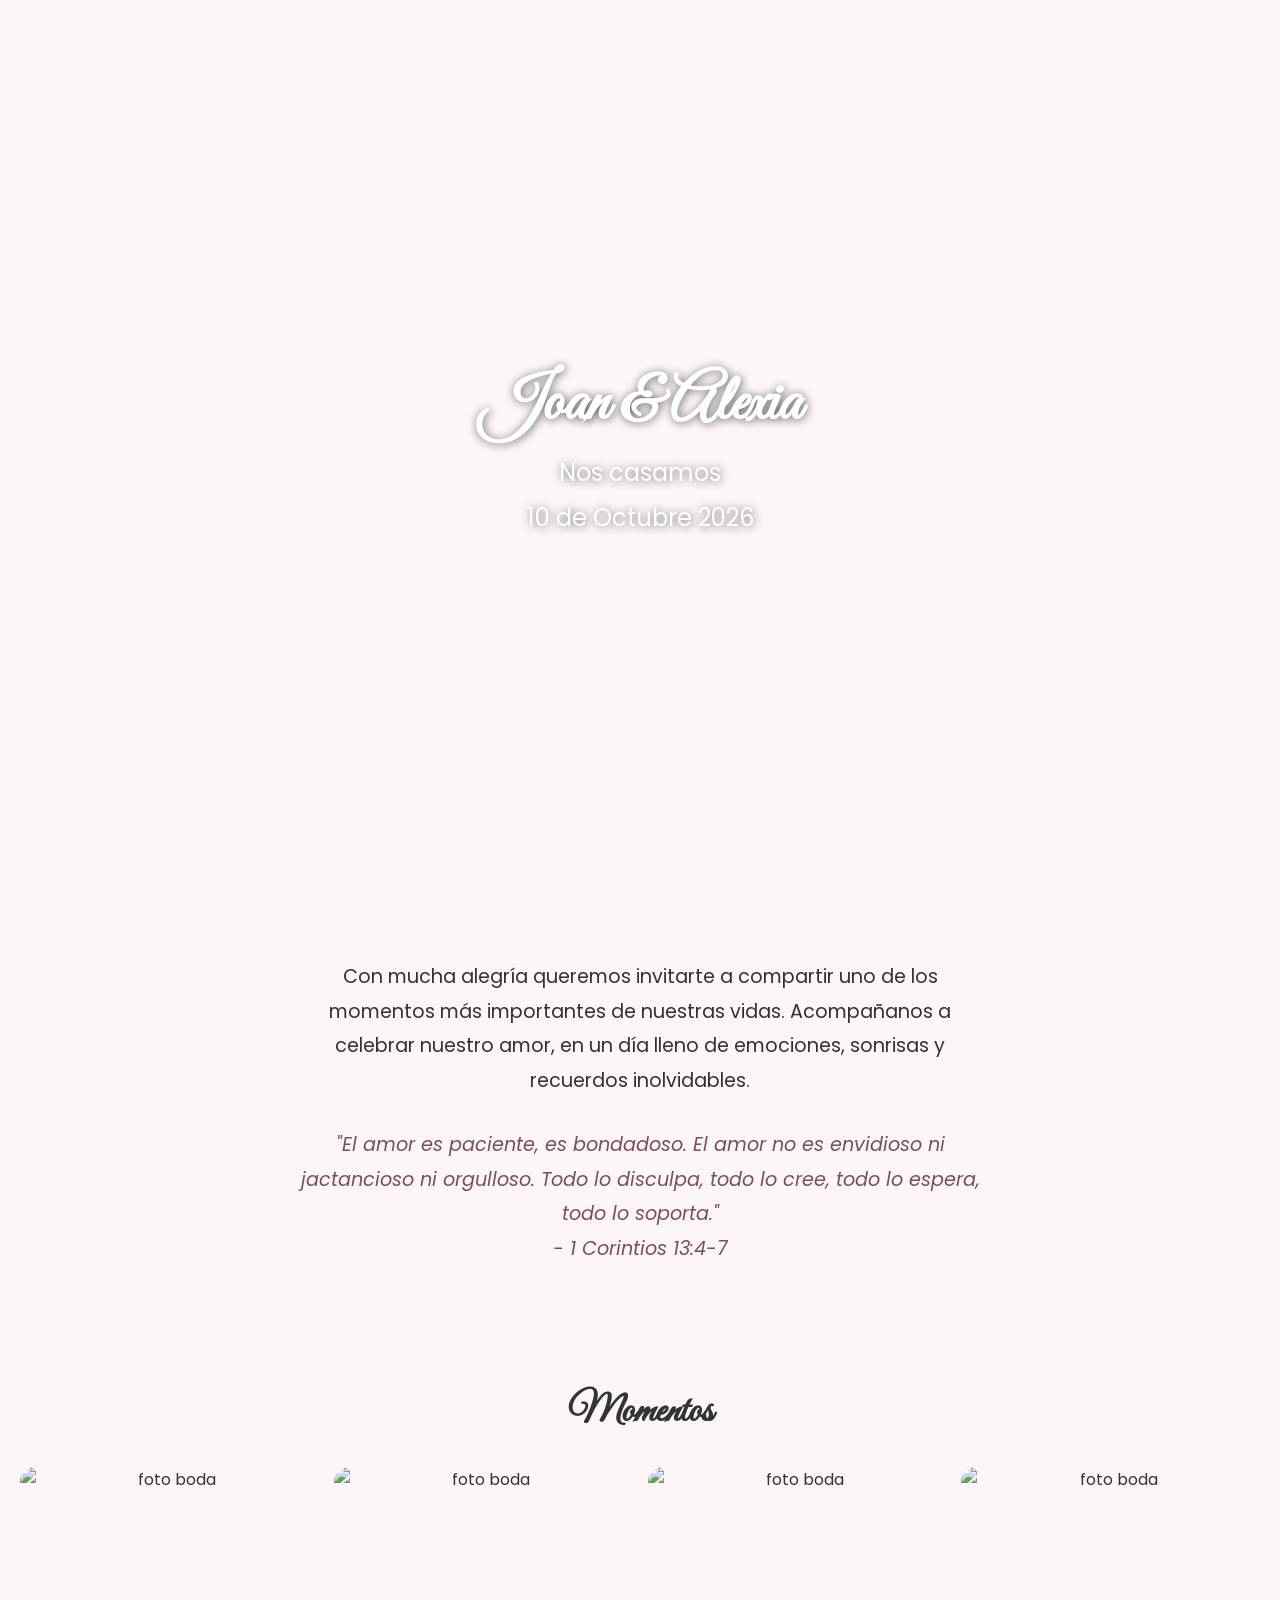
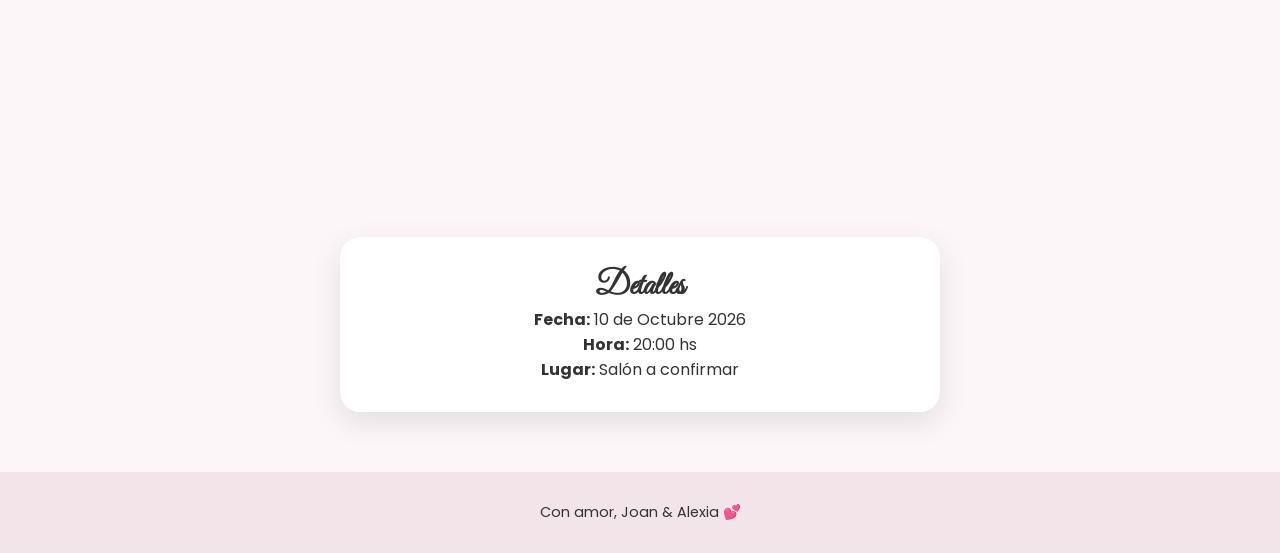
==== index.html @ 9b14ca8e "remame" ====
<!DOCTYPE html>
<html lang="es">
<head>
  <meta charset="UTF-8">
  <meta name="viewport" content="width=device-width, initial-scale=1.0">
  <title>Boda - Joan & Alexia</title>
  <link href="https://fonts.googleapis.com/css2?family=Great+Vibes&family=Poppins:wght@300;400;600&display=swap" rel="stylesheet">
  <style>
    * { margin: 0; padding: 0; box-sizing: border-box; }

    body {
      font-family: 'Poppins', sans-serif;
      background: #fdf6f9;
      color: #333;
      text-align: center;
    }

    header {
      height: 100vh;
      background: url('https://images.unsplash.com/photo-1520854221256-17451cc331bf') center/cover no-repeat;
      display: flex;
      flex-direction: column;
      justify-content: center;
      align-items: center;
      color: white;
      text-shadow: 1px 1px 10px rgba(0,0,0,0.6);
    }

    header h1 {
      font-family: 'Great Vibes', cursive;
      font-size: 4rem;
    }

    header p {
      font-size: 1.5rem;
      margin-top: 10px;
    }

    section {
      padding: 60px 20px;
    }

    .love-text {
      max-width: 700px;
      margin: auto;
      font-size: 1.2rem;
      line-height: 1.8;
    }

    .bible {
      margin-top: 30px;
      font-style: italic;
      color: #7a4e5d;
    }

    .gallery {
      display: grid;
      grid-template-columns: repeat(auto-fit, minmax(250px, 1fr));
      gap: 15px;
      margin-top: 30px;
    }

    .gallery img {
      width: 100%;
      border-radius: 15px;
      object-fit: cover;
      height: 250px;
    }

    .details {
      background: #fff;
      border-radius: 20px;
      padding: 30px;
      max-width: 600px;
      margin: auto;
      box-shadow: 0 10px 30px rgba(0,0,0,0.1);
    }

    footer {
      padding: 30px;
      background: #f3e4ea;
      font-size: 0.9rem;
    }

    @media (max-width: 768px) {
      header h1 { font-size: 2.5rem; }
      header p { font-size: 1.2rem; }
    }
  </style>
</head>
<body>

  <header>
    <h1>Joan & Alexia</h1>
    <p>Nos casamos</p>
    <p>10 de Octubre 2026</p>
  </header>

  <section>
    <div class="love-text">
      <p>
        Con mucha alegría queremos invitarte a compartir uno de los momentos más importantes de nuestras vidas.
        Acompañanos a celebrar nuestro amor, en un día lleno de emociones, sonrisas y recuerdos inolvidables.
      </p>

      <p class="bible">
        "El amor es paciente, es bondadoso. El amor no es envidioso ni jactancioso ni orgulloso.
        Todo lo disculpa, todo lo cree, todo lo espera, todo lo soporta."<br>
        - 1 Corintios 13:4-7
      </p>
    </div>
  </section>

  <section>
    <h2 style="font-family: 'Great Vibes', cursive; font-size: 2.5rem;">Momentos</h2>
    <div class="gallery">
      <img src="https://images.unsplash.com/photo-1519741497674-611481863552" alt="foto boda">
      <img src="https://images.unsplash.com/photo-1504198453319-5ce911bafcde" alt="foto boda">
      <img src="https://images.unsplash.com/photo-1522673607200-164d1b6ce486" alt="foto boda">
      <img src="https://images.unsplash.com/photo-1529634892275-1c0a0f4f0c7b" alt="foto boda">
    </div>
  </section>

  <section>
    <div class="details">
      <h2 style="font-family: 'Great Vibes', cursive; font-size: 2rem;">Detalles</h2>
      <p><strong>Fecha:</strong> 10 de Octubre 2026</p>
      <p><strong>Hora:</strong> 20:00 hs</p>
      <p><strong>Lugar:</strong> Salón a confirmar</p>
    </div>
  </section>

  <footer>
    <p>Con amor, Joan & Alexia 💕</p>
  </footer>

</body>
</html>
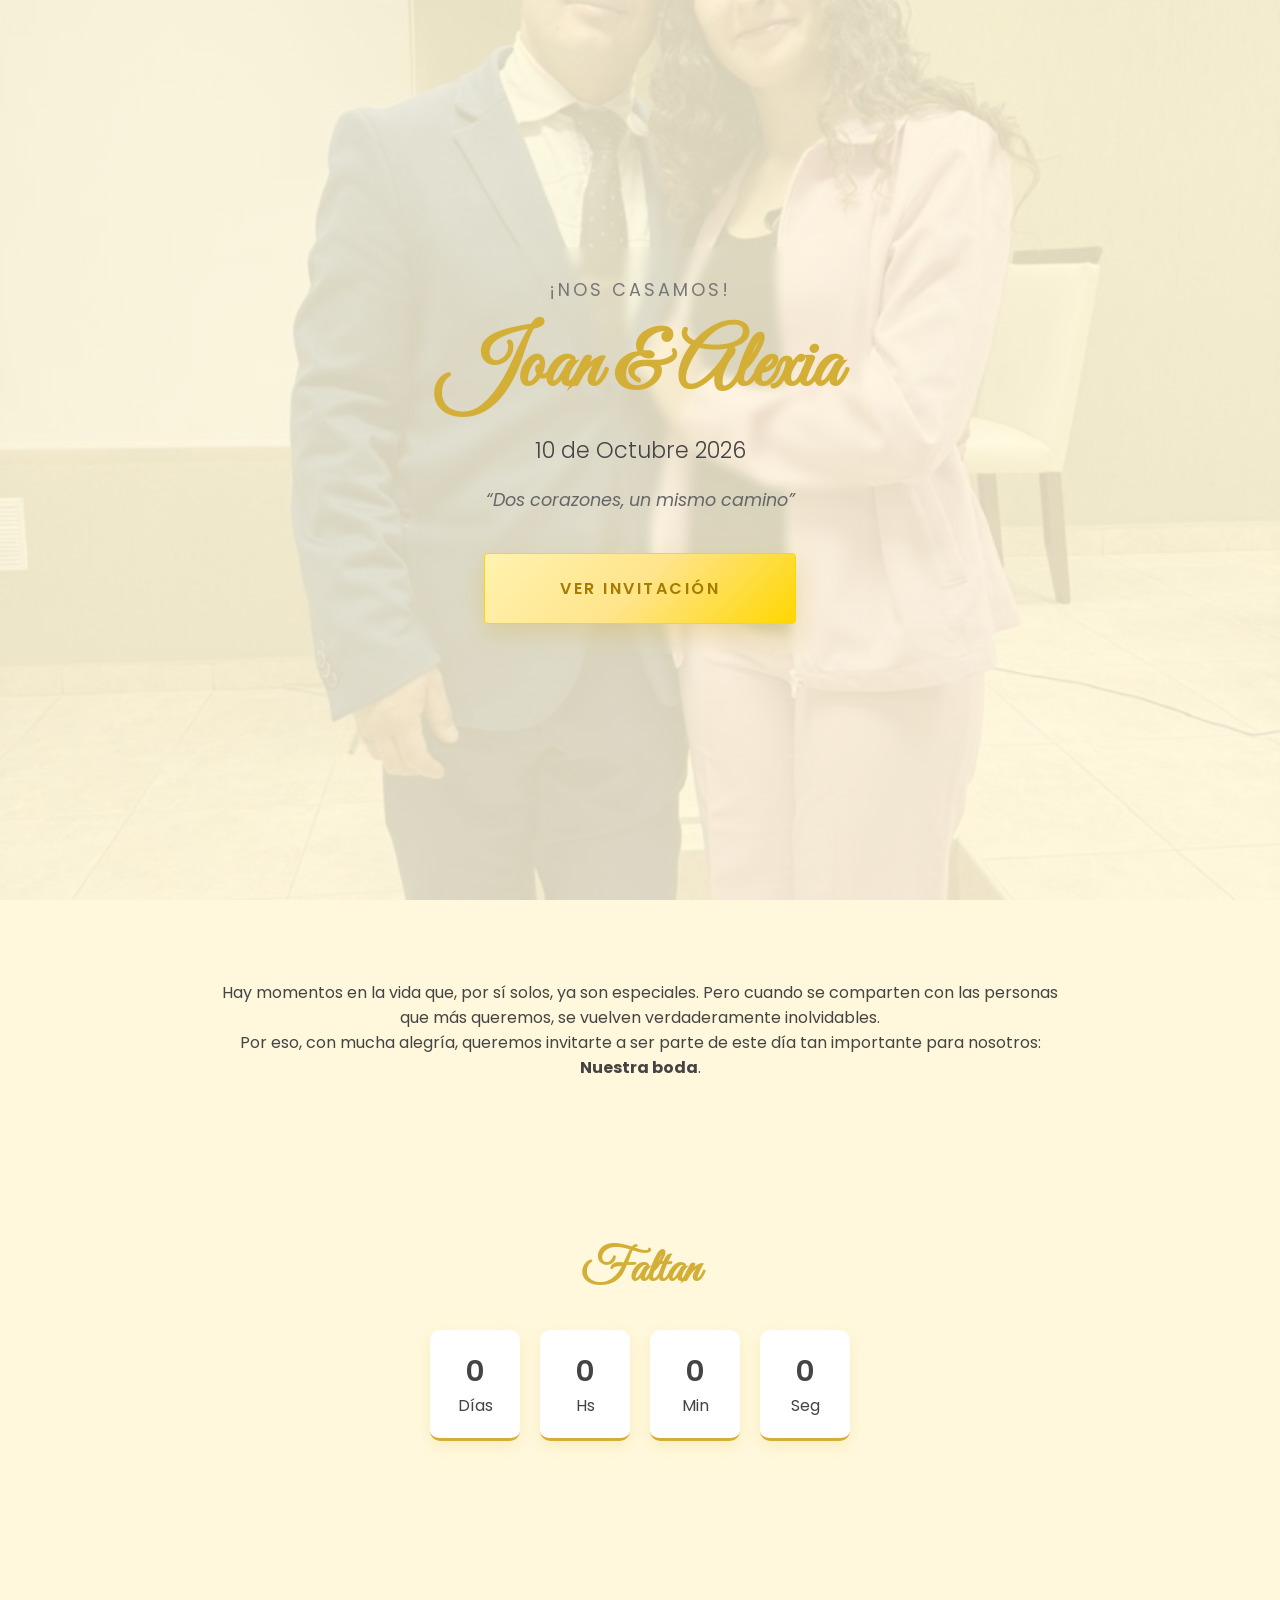
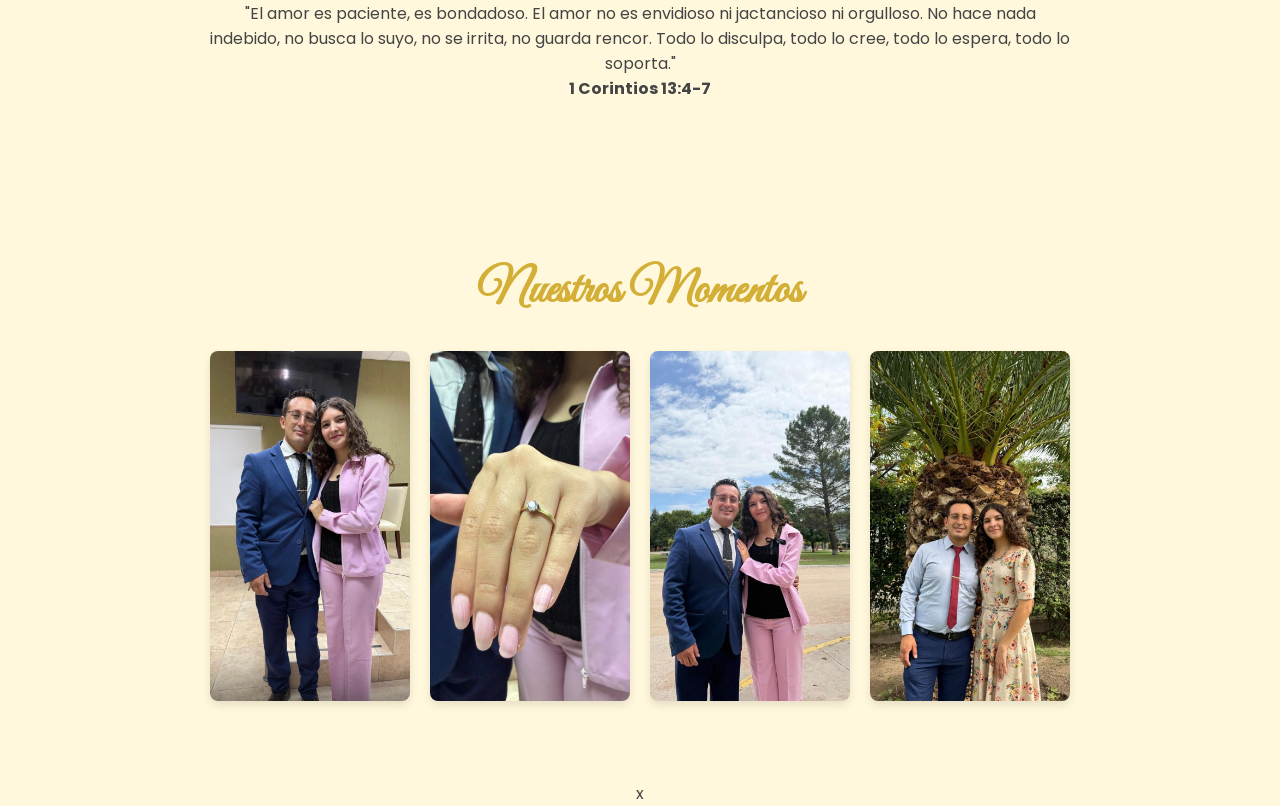
==== commit e84596ea: "correcciones" ====
--- a/index.html
+++ b/index.html
@@ -1,138 +1,350 @@
 <!DOCTYPE html>
 <html lang="es">
 <head>
-  <meta charset="UTF-8">
-  <meta name="viewport" content="width=device-width, initial-scale=1.0">
-  <title>Boda - Joan & Alexia</title>
-  <link href="https://fonts.googleapis.com/css2?family=Great+Vibes&family=Poppins:wght@300;400;600&display=swap" rel="stylesheet">
-  <style>
-    * { margin: 0; padding: 0; box-sizing: border-box; }
-
-    body {
-      font-family: 'Poppins', sans-serif;
-      background: #fdf6f9;
-      color: #333;
-      text-align: center;
+    <meta charset="UTF-8">
+    <meta name="viewport" content="width=device-width, initial-scale=1.0">
+    <title>Boda - Joan & Alexia</title>
+
+    <link href="https://fonts.googleapis.com/css2?family=Great+Vibes&family=Poppins:wght@300;400;600&display=swap" rel="stylesheet">
+
+    <style>
+        * { margin:0; padding:0; box-sizing:border-box; }
+
+        body {
+            font-family: 'Poppins', sans-serif;
+            background: #fff8dc;
+            color: #444;
+            text-align: center;
+            overflow-x: hidden;
+        }
+
+        /* OVERLAY - PANTALLA DE INICIO */
+        .overlay {
+            position: fixed;
+            top: 0; left: 0;
+            width: 100%;
+            height: 100%;
+            /* Usamos Boda1 como fondo de bienvenida */
+            background: linear-gradient(rgba(255,248,220,0.85), rgba(255,248,220,0.85)),
+                        url('Boda1.jpeg') center/cover no-repeat;
+            display: flex;
+            justify-content: center;
+            align-items: center;
+            z-index: 10000;
+            transition: opacity 0.8s ease;
+        }
+
+        .overlay-content {
+            text-align: center;
+            animation: fadeIn 1.5s ease;
+            backdrop-filter: blur(5px);
+            padding: 30px;
+        }
+
+        .intro {
+            font-size: 1.1rem;
+            letter-spacing: 3px;
+            text-transform: uppercase;
+            color: #777;
+            margin-bottom: 10px;
+        }
+
+        .names {
+            font-family: 'Great Vibes', cursive;
+            font-size: 5rem;
+            color: #d4af37;
+            margin: 15px 0;
+        }
+
+        .date {
+            font-size: 1.4rem;
+            font-weight: 300;
+            margin-bottom: 20px;
+        }
+
+        .frase {
+            font-style: italic;
+            margin-bottom: 40px;
+            color: #666;
+            font-size: 1.1rem;
+        }
+
+        /* BOTÓN PREMIUM AESTHETIC */
+        .btn-open {
+            padding: 22px 75px;
+            font-family: 'Poppins', sans-serif;
+            font-weight: 600;
+            text-transform: uppercase;
+            letter-spacing: 2.5px;
+            font-size: 1rem;
+            color: #a67c00;
+            background: linear-gradient(135deg, #fff3b0 0%, #ffe48a 50%, #ffd700 100%);
+            border: 1px solid #ffd700;
+            border-radius: 4px;
+            cursor: pointer;
+            position: relative;
+            overflow: hidden;
+            box-shadow: 0 10px 25px rgba(212,175,55,0.3);
+            transition: all 0.4s ease;
+        }
+
+        .btn-open:hover {
+            transform: scale(1.05);
+            box-shadow: 0 15px 35px rgba(212,175,55,0.5);
+            letter-spacing: 3.5px;
+        }
+
+        .btn-open::after {
+            content: '';
+            position: absolute;
+            top: 0; left: -150%;
+            width: 100%; height: 100%;
+            background: linear-gradient(120deg, transparent, rgba(255,255,255,0.8), transparent);
+            transform: skewX(-20deg);
+            transition: 0.8s ease;
+        }
+
+        .btn-open:hover::after { left: 150%; }
+
+        /* HEADER PRINCIPAL */
+        header {
+            height: 100vh;
+            /* Usamos Boda2 como fondo principal */
+            background: linear-gradient(rgba(0,0,0,0.3), rgba(0,0,0,0.3)),
+                        url('Boda2.jpeg') center/cover no-repeat;
+            display: flex;
+            flex-direction: column;
+            justify-content: center;
+            align-items: center;
+            color: white;
+            text-shadow: 2px 2px 10px rgba(0,0,0,0.5);
+        }
+
+        header h1 { font-family:'Great Vibes', cursive; font-size: 5rem; }
+
+        /* SECCIONES */
+        section { padding: 80px 20px; max-width: 900px; margin: auto; }
+        h2 { font-family: 'Great Vibes', cursive; font-size: 3rem; color: #d4af37; margin-bottom: 30px; }
+
+        /* CONTADOR */
+        .countdown {
+            display: flex;
+            justify-content: center;
+            gap: 20px;
+            margin-top: 20px;
+            flex-wrap: wrap;
+        }
+
+        .box {
+            background: white;
+            padding: 20px;
+            min-width: 90px;
+            border-radius: 10px;
+            box-shadow: 0 5px 15px rgba(212,175,55,0.15);
+            border-bottom: 3px solid #d4af37;
+        }
+
+        .box span { font-size: 1.8rem; font-weight: 600; color: #444; }
+
+        /* GALERÍA */
+        .gallery {
+            display: grid;
+            grid-template-columns: repeat(auto-fit, minmax(200px, 1fr));
+            gap: 20px;
+        }
+
+        .gallery img {
+            width: 100%;
+            height: 350px;
+            object-fit: cover;
+            border-radius: 8px;
+            cursor: pointer;
+            transition: 0.4s;
+            box-shadow: 0 4px 8px rgba(0,0,0,0.1);
+        }
+
+        .gallery img:hover { transform: scale(1.03); box-shadow: 0 8px 20px rgba(0,0,0,0.2); }
+
+        /* MODAL ZOOM */
+        .modal {
+            display: none;
+            position: fixed;
+            top: 0; left: 0;
+            width: 100%; height: 100%;
+            background: rgba(0,0,0,0.9);
+            justify-content: center;
+            align-items: center;
+            z-index: 11000;
+        }
+
+        .modal img { max-width: 90%; max-height: 85%; border: 8px solid white; border-radius: 4px; }
+
+        /* ANIMACIONES */
+        .fade {
+            opacity: 0;
+            transform: translateY(30px);
+            transition: 1s ease-out;
+        }
+
+        .show {
+            opacity: 1;
+            transform: translateY(0);
+        }
+
+        .music-btn {
+            position: fixed;
+            bottom: 30px;
+            right: 30px;
+            background: #d4af37;
+            color: white;
+            border: none;
+            width: 50px;
+            height: 50px;
+            border-radius: 50%;
+            cursor: pointer;
+            box-shadow: 0 4px 10px rgba(0,0,0,0.3);
+            z-index: 999;
+            font-size: 1.2rem;
+            display: flex;
+            align-items: center;
+            justify-content: center;
+        }
+
+        @keyframes fadeIn {
+            from { opacity: 0; transform: translateY(20px); }
+            to { opacity: 1; transform: translateY(0); }
+        }
+    </style>
+</head>
+
+<body>
+
+<!-- OVERLAY INICIAL -->
+<div class="overlay" id="overlay">
+    <div class="overlay-content">
+        <p class="intro">¡Nos casamos!</p>
+        <h1 class="names">Joan & Alexia</h1>
+        <p class="date">10 de Octubre 2026</p>
+        <p class="frase">“Dos corazones, un mismo camino”</p>
+        <button class="btn-open" onclick="entrar()"> Ver invitación </button>
+    </div>
+</div>
+
+<header>
+    <h1 class="fade">Joan & Alexia</h1>
+    <p class="fade" style="font-size: 1.5rem; letter-spacing: 2px;">10.10.2026</p>
+</header>
+
+<section class="fade invitation-text">
+    <p>
+        Hay momentos en la vida que, por sí solos, ya son especiales.
+        Pero cuando se comparten con las personas que más queremos,
+        se vuelven verdaderamente inolvidables.
+    </p>
+
+    <p class="highlight">
+        Por eso, con mucha alegría,
+        queremos invitarte a ser parte de este día tan importante para nosotros:
+        <strong>Nuestra boda</strong>.
+    </p>
+</section>
+
+<section class="fade">
+    <h2>Faltan</h2>
+    <div class="countdown">
+        <div class="box"><span id="dias">0</span><br>Días</div>
+        <div class="box"><span id="horas">0</span><br>Hs</div>
+        <div class="box"><span id="minutos">0</span><br>Min</div>
+        <div class="box"><span id="segundos">0</span><br>Seg</div>
+    </div>
+</section>
+
+
+<section class="bible-verse fade">
+    <p class="verse">
+        "El amor es paciente, es bondadoso. El amor no es envidioso ni jactancioso ni orgulloso.
+        No hace nada indebido, no busca lo suyo, no se irrita, no guarda rencor.
+        Todo lo disculpa, todo lo cree, todo lo espera, todo lo soporta."
+    </p>
+    <strong><span class="verse-ref">1 Corintios 13:4-7</span></strong>
+</section>
+
+<section class="fade">
+    <h2>Nuestros Momentos</h2>
+    <div class="gallery">
+        <img src="Boda1.jpeg" onclick="zoom(this)" alt="Nuestra Boda 1">
+        <img src="Boda2.jpeg" onclick="zoom(this)" alt="Nuestra Boda 2">
+        <img src="Boda3.jpeg" onclick="zoom(this)" alt="Nuestra Boda 3">
+        <img src="Boda4.jpeg" onclick="zoom(this)" alt="Nuestra Boda 4">
+    </div>
+</section>
+
+<div class="modal" id="modal" onclick="cerrar()">
+    <img id="imgZoom">
+</div>
+
+<audio id="musica" loop>
+    <source src="sjjm_S_132.mp3" type="audio/mp3">
+</audio>
+
+<button class="music-btn" onclick="toggleMusic()">🎵</button>
+
+<script>
+const fecha = new Date("Oct 10, 2026 20:00:00").getTime();
+
+function actualizarContador() {
+    const ahora = new Date().getTime();
+    const d = fecha - ahora;
+
+    if (d > 0) {
+        document.getElementById("dias").innerText = Math.floor(d/(1000*60*60*24));
+        document.getElementById("horas").innerText = Math.floor((d%(1000*60*60*24))/(1000*60*60));
+        document.getElementById("minutos").innerText = Math.floor((d%(1000*60*60))/(1000*60));
+        document.getElementById("segundos").innerText = Math.floor((d%(1000*60))/1000);
     }
-
-    header {
-      height: 100vh;
-      background: url('https://images.unsplash.com/photo-1520854221256-17451cc331bf') center/cover no-repeat;
-      display: flex;
-      flex-direction: column;
-      justify-content: center;
-      align-items: center;
-      color: white;
-      text-shadow: 1px 1px 10px rgba(0,0,0,0.6);
-    }
-
-    header h1 {
-      font-family: 'Great Vibes', cursive;
-      font-size: 4rem;
-    }
-
-    header p {
-      font-size: 1.5rem;
-      margin-top: 10px;
-    }
-
-    section {
-      padding: 60px 20px;
-    }
-
-    .love-text {
-      max-width: 700px;
-      margin: auto;
-      font-size: 1.2rem;
-      line-height: 1.8;
-    }
-
-    .bible {
-      margin-top: 30px;
-      font-style: italic;
-      color: #7a4e5d;
-    }
-
-    .gallery {
-      display: grid;
-      grid-template-columns: repeat(auto-fit, minmax(250px, 1fr));
-      gap: 15px;
-      margin-top: 30px;
-    }
-
-    .gallery img {
-      width: 100%;
-      border-radius: 15px;
-      object-fit: cover;
-      height: 250px;
-    }
-
-    .details {
-      background: #fff;
-      border-radius: 20px;
-      padding: 30px;
-      max-width: 600px;
-      margin: auto;
-      box-shadow: 0 10px 30px rgba(0,0,0,0.1);
-    }
-
-    footer {
-      padding: 30px;
-      background: #f3e4ea;
-      font-size: 0.9rem;
-    }
-
-    @media (max-width: 768px) {
-      header h1 { font-size: 2.5rem; }
-      header p { font-size: 1.2rem; }
-    }
-  </style>
-</head>
-<body>
-
-  <header>
-    <h1>Joan & Alexia</h1>
-    <p>Nos casamos</p>
-    <p>10 de Octubre 2026</p>
-  </header>
-
-  <section>
-    <div class="love-text">
-      <p>
-        Con mucha alegría queremos invitarte a compartir uno de los momentos más importantes de nuestras vidas.
-        Acompañanos a celebrar nuestro amor, en un día lleno de emociones, sonrisas y recuerdos inolvidables.
-      </p>
-
-      <p class="bible">
-        "El amor es paciente, es bondadoso. El amor no es envidioso ni jactancioso ni orgulloso.
-        Todo lo disculpa, todo lo cree, todo lo espera, todo lo soporta."<br>
-        - 1 Corintios 13:4-7
-      </p>
-    </div>
-  </section>
-
-  <section>
-    <h2 style="font-family: 'Great Vibes', cursive; font-size: 2.5rem;">Momentos</h2>
-    <div class="gallery">
-      <img src="https://images.unsplash.com/photo-1519741497674-611481863552" alt="foto boda">
-      <img src="https://images.unsplash.com/photo-1504198453319-5ce911bafcde" alt="foto boda">
-      <img src="https://images.unsplash.com/photo-1522673607200-164d1b6ce486" alt="foto boda">
-      <img src="https://images.unsplash.com/photo-1529634892275-1c0a0f4f0c7b" alt="foto boda">
-    </div>
-  </section>
-
-  <section>
-    <div class="details">
-      <h2 style="font-family: 'Great Vibes', cursive; font-size: 2rem;">Detalles</h2>
-      <p><strong>Fecha:</strong> 10 de Octubre 2026</p>
-      <p><strong>Hora:</strong> 20:00 hs</p>
-      <p><strong>Lugar:</strong> Salón a confirmar</p>
-    </div>
-  </section>
-
-  <footer>
-    <p>Con amor, Joan & Alexia 💕</p>
-  </footer>
+}
+
+setInterval(actualizarContador, 1000);
+actualizarContador();
+
+function entrar(){
+    const overlay = document.getElementById("overlay");
+    overlay.style.opacity = "0";
+    setTimeout(() => {
+        overlay.style.display = "none";
+    }, 800);
+    
+    const audio = document.getElementById("musica");
+    audio.play().catch(error => console.log("Permiso de audio requerido."));
+}
+
+function zoom(img){
+    document.getElementById("modal").style.display = "flex";
+    document.getElementById("imgZoom").src = img.src;
+}
+
+function cerrar(){
+    document.getElementById("modal").style.display = "none";
+}
+
+function toggleMusic(){
+    let audio = document.getElementById("musica");
+    audio.paused ? audio.play() : audio.pause();
+}
+
+const observerOptions = { threshold: 0.1 };
+const observer = new IntersectionObserver((entries) => {
+    entries.forEach(entry => {
+        if (entry.isIntersecting) {
+            entry.target.classList.add('show');
+        }
+    });
+}, observerOptions);
+
+document.querySelectorAll('.fade').forEach(el => observer.observe(el));
+</script>
 
 </body>
 </html>
+
+x
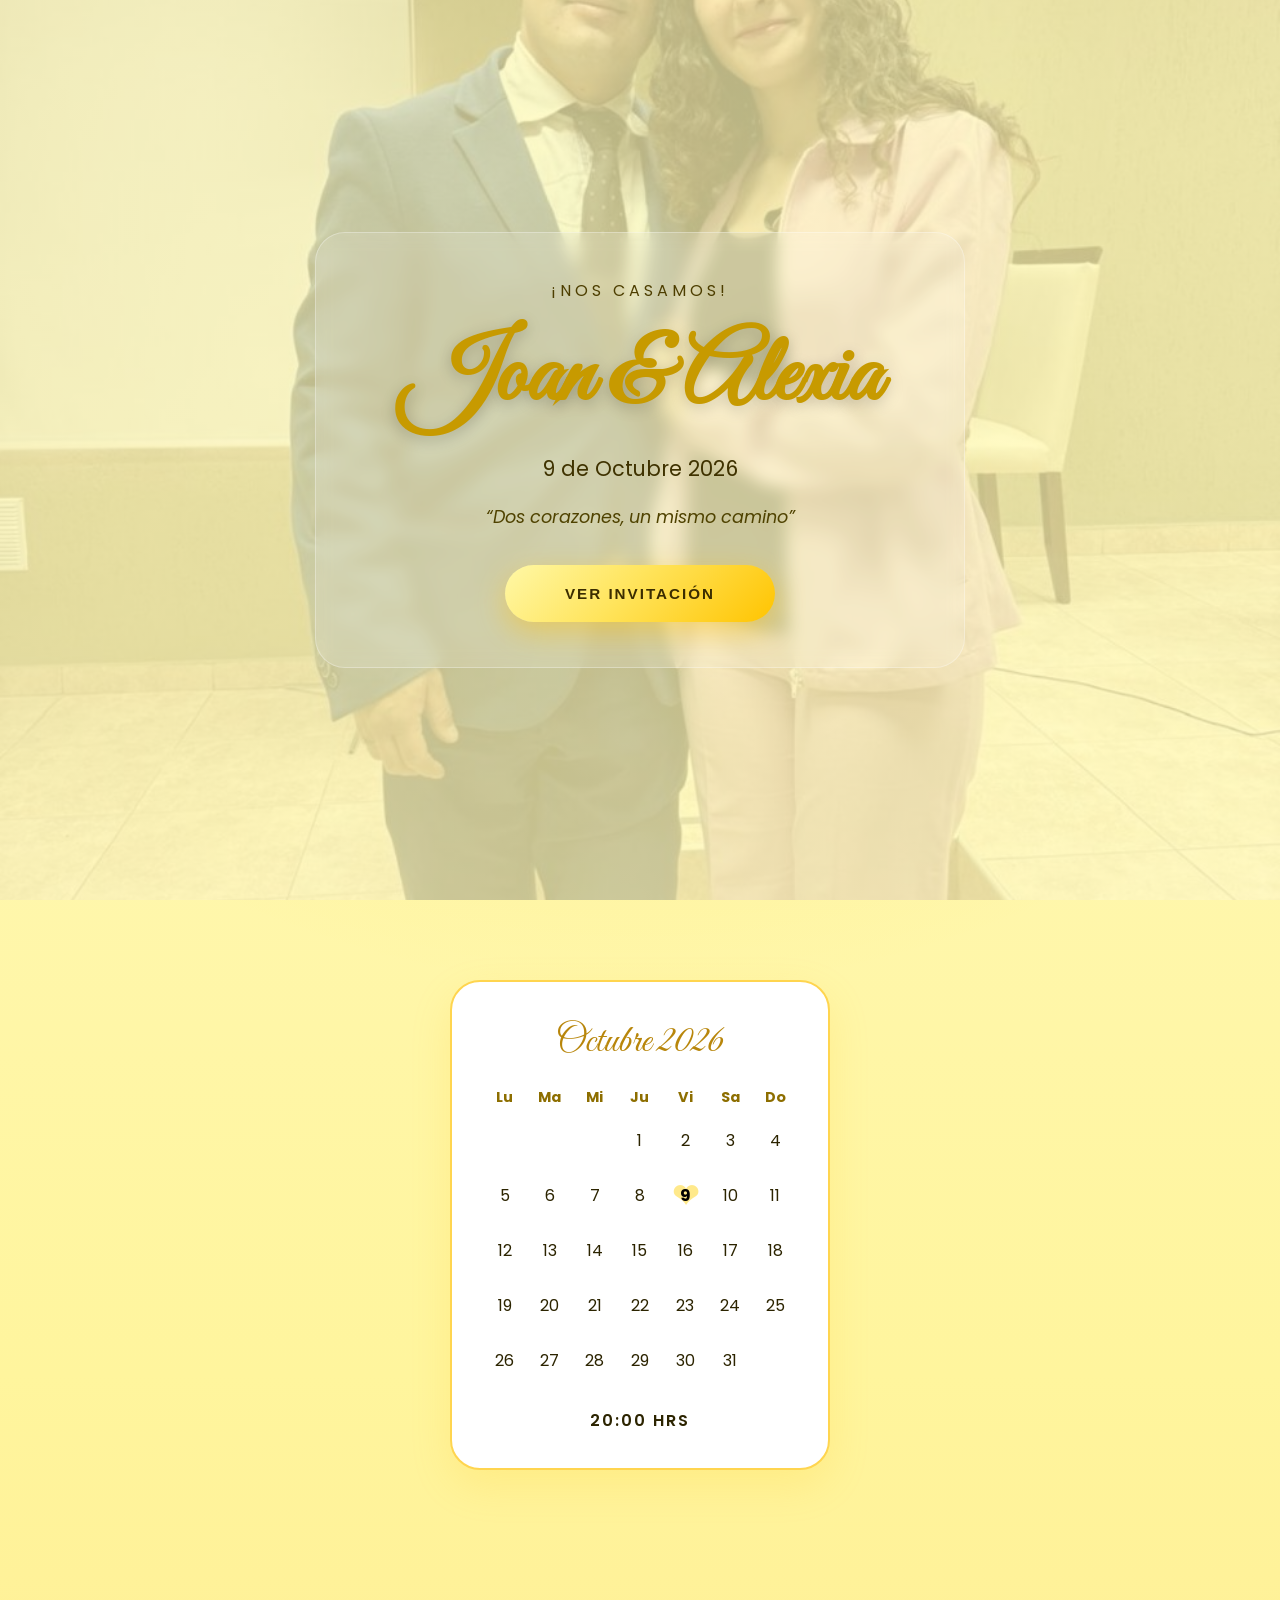
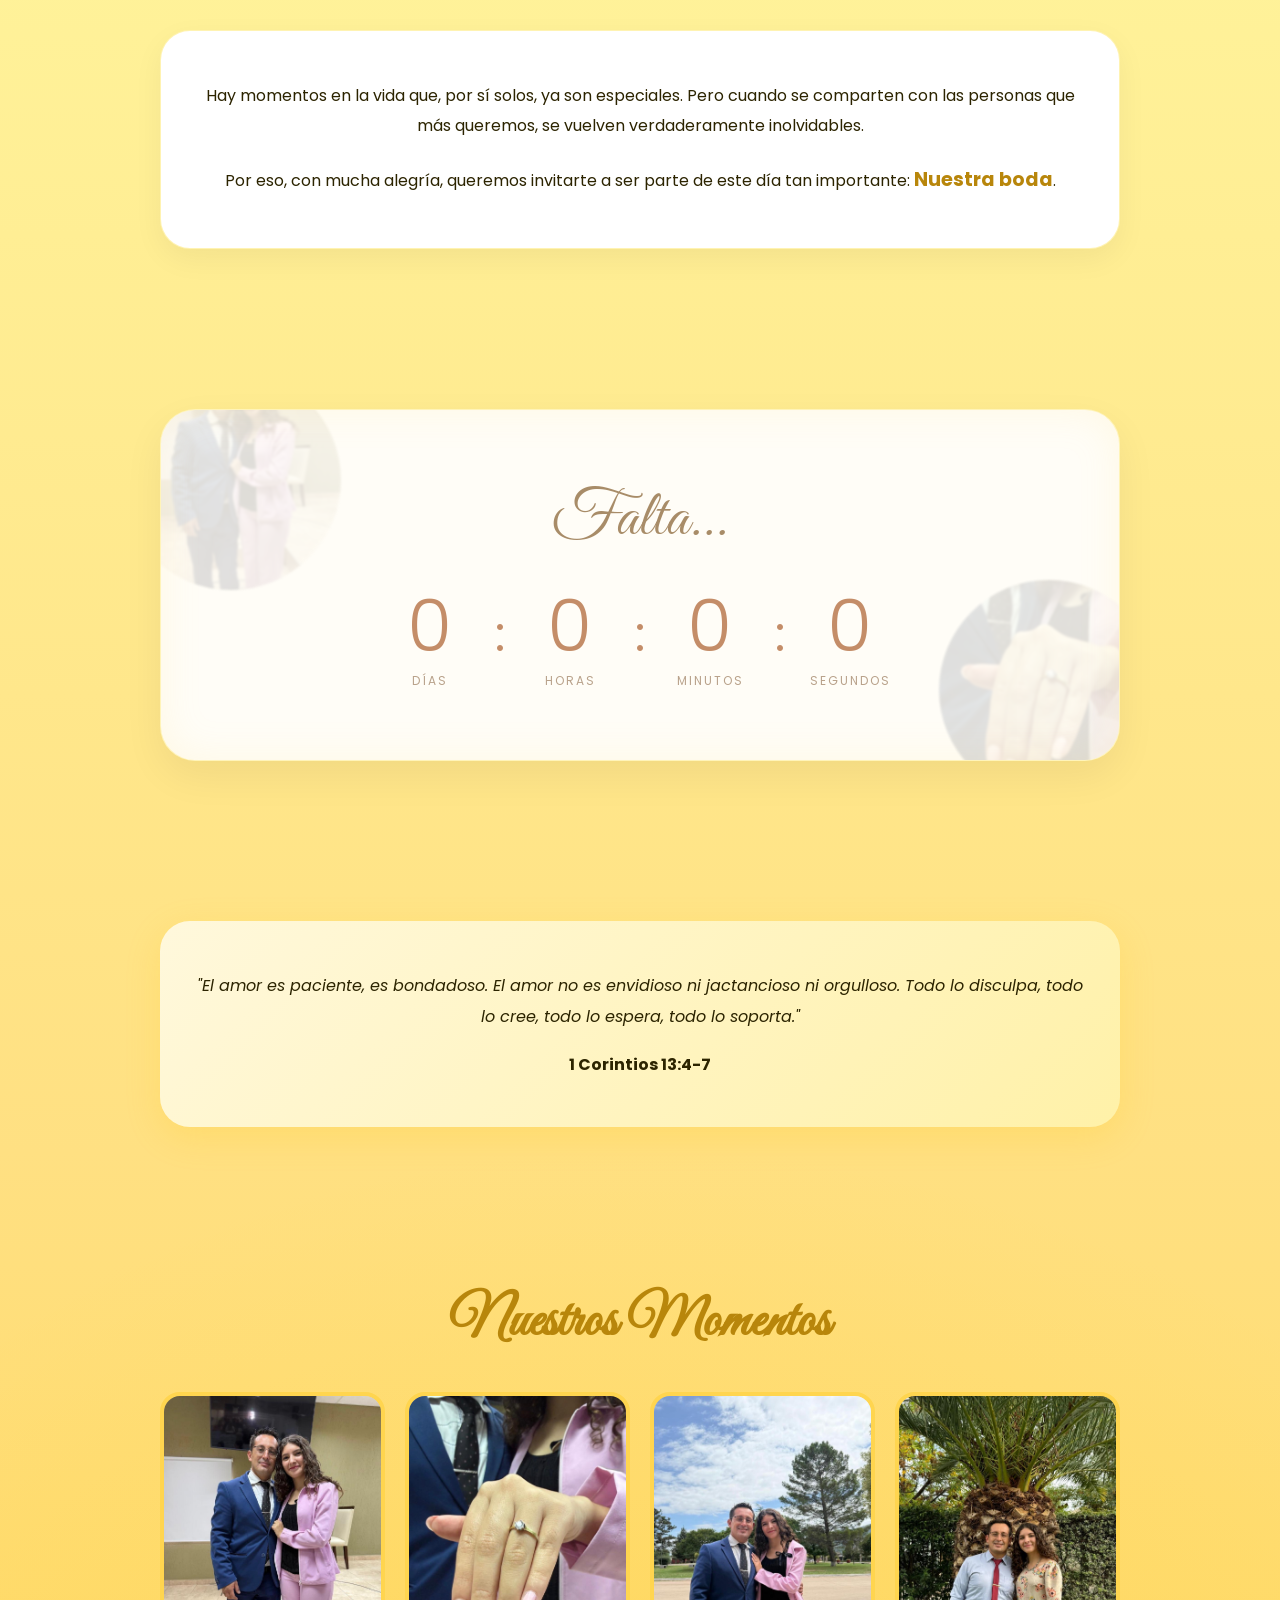
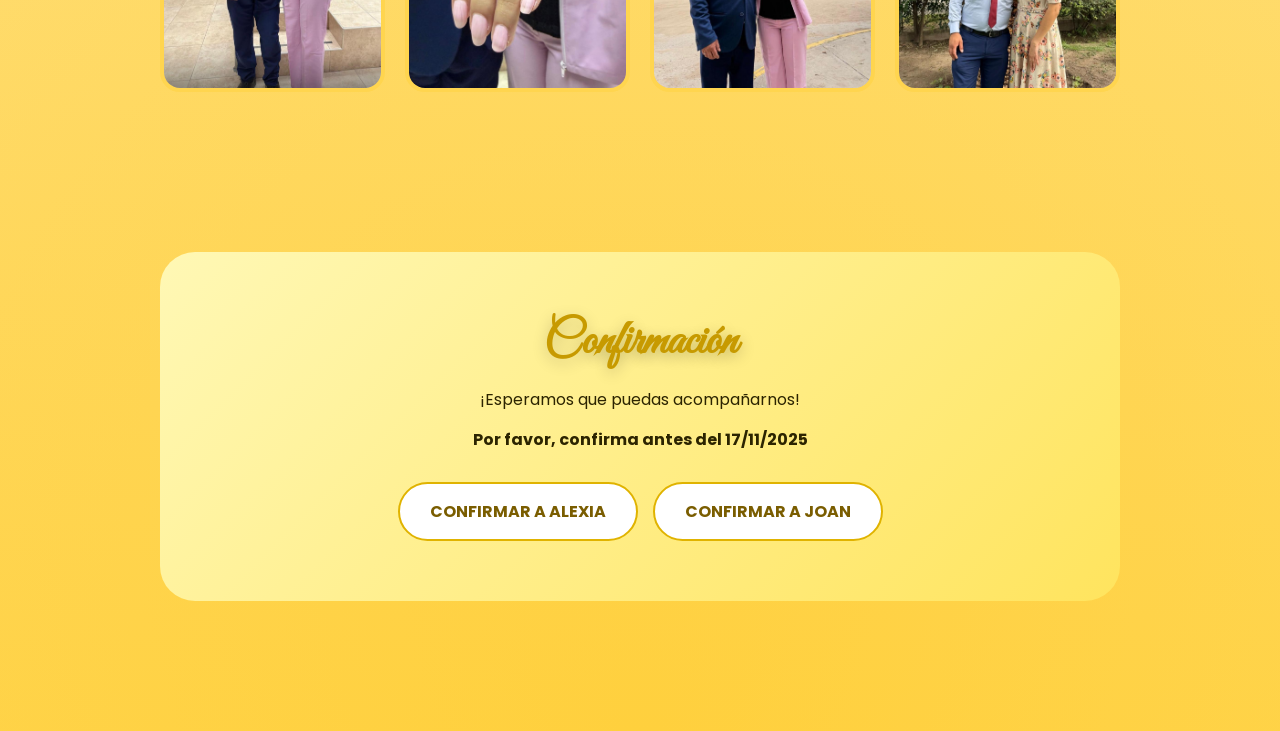
==== commit 880d62aa: "actualizacion" ====
--- a/index.html
+++ b/index.html
@@ -8,343 +8,918 @@
     <link href="https://fonts.googleapis.com/css2?family=Great+Vibes&family=Poppins:wght@300;400;600&display=swap" rel="stylesheet">
 
     <style>
-        * { margin:0; padding:0; box-sizing:border-box; }
-
-        body {
-            font-family: 'Poppins', sans-serif;
-            background: #fff8dc;
-            color: #444;
-            text-align: center;
-            overflow-x: hidden;
-        }
-
-        /* OVERLAY - PANTALLA DE INICIO */
-        .overlay {
-            position: fixed;
-            top: 0; left: 0;
-            width: 100%;
-            height: 100%;
-            /* Usamos Boda1 como fondo de bienvenida */
-            background: linear-gradient(rgba(255,248,220,0.85), rgba(255,248,220,0.85)),
-                        url('Boda1.jpeg') center/cover no-repeat;
-            display: flex;
-            justify-content: center;
-            align-items: center;
-            z-index: 10000;
-            transition: opacity 0.8s ease;
-        }
-
-        .overlay-content {
-            text-align: center;
-            animation: fadeIn 1.5s ease;
-            backdrop-filter: blur(5px);
-            padding: 30px;
-        }
-
-        .intro {
-            font-size: 1.1rem;
-            letter-spacing: 3px;
-            text-transform: uppercase;
-            color: #777;
-            margin-bottom: 10px;
-        }
-
-        .names {
-            font-family: 'Great Vibes', cursive;
-            font-size: 5rem;
-            color: #d4af37;
-            margin: 15px 0;
-        }
-
-        .date {
-            font-size: 1.4rem;
-            font-weight: 300;
-            margin-bottom: 20px;
-        }
-
-        .frase {
-            font-style: italic;
-            margin-bottom: 40px;
-            color: #666;
-            font-size: 1.1rem;
-        }
-
-        /* BOTÓN PREMIUM AESTHETIC */
-        .btn-open {
-            padding: 22px 75px;
-            font-family: 'Poppins', sans-serif;
-            font-weight: 600;
-            text-transform: uppercase;
-            letter-spacing: 2.5px;
-            font-size: 1rem;
-            color: #a67c00;
-            background: linear-gradient(135deg, #fff3b0 0%, #ffe48a 50%, #ffd700 100%);
-            border: 1px solid #ffd700;
-            border-radius: 4px;
-            cursor: pointer;
-            position: relative;
-            overflow: hidden;
-            box-shadow: 0 10px 25px rgba(212,175,55,0.3);
-            transition: all 0.4s ease;
-        }
-
-        .btn-open:hover {
-            transform: scale(1.05);
-            box-shadow: 0 15px 35px rgba(212,175,55,0.5);
-            letter-spacing: 3.5px;
-        }
-
-        .btn-open::after {
-            content: '';
-            position: absolute;
-            top: 0; left: -150%;
-            width: 100%; height: 100%;
-            background: linear-gradient(120deg, transparent, rgba(255,255,255,0.8), transparent);
-            transform: skewX(-20deg);
-            transition: 0.8s ease;
-        }
-
-        .btn-open:hover::after { left: 150%; }
-
-        /* HEADER PRINCIPAL */
-        header {
-            height: 100vh;
-            /* Usamos Boda2 como fondo principal */
-            background: linear-gradient(rgba(0,0,0,0.3), rgba(0,0,0,0.3)),
-                        url('Boda2.jpeg') center/cover no-repeat;
-            display: flex;
-            flex-direction: column;
-            justify-content: center;
-            align-items: center;
-            color: white;
-            text-shadow: 2px 2px 10px rgba(0,0,0,0.5);
-        }
-
-        header h1 { font-family:'Great Vibes', cursive; font-size: 5rem; }
+
+        *{
+            margin:0;
+            padding:0;
+            box-sizing:border-box;
+        }
+
+        html{
+            scroll-behavior:smooth;
+        }
+
+        body{
+    font-family:'Poppins', sans-serif;
+
+    background:
+        radial-gradient(circle at top, rgba(255,215,0,0.35), transparent 25%),
+        radial-gradient(circle at bottom, rgba(255,193,7,0.25), transparent 30%),
+        linear-gradient(
+            to bottom,
+            #fff9c4 0%,
+            #fff59d 35%,
+            #ffe082 70%,
+            #ffd54f 100%
+        );
+
+    color:#2c2400;
+    overflow-x:hidden;
+    text-align:center;
+}
+
+        /* OVERLAY */
+
+        .overlay{
+            position:fixed;
+            inset:0;
+            background:
+                linear-gradient(rgba(255,248,180,0.72), rgba(255,248,180,0.78)),
+                url('Boda1.jpeg') center/cover no-repeat;
+
+            display:flex;
+            justify-content:center;
+            align-items:center;
+            z-index:9999;
+
+            transition:opacity .8s ease, visibility .8s;
+        }
+
+        .overlay-content{
+            padding:45px;
+            border-radius:30px;
+            backdrop-filter:blur(8px);
+            background:rgba(255,255,255,0.15);
+            border:1px solid rgba(255,255,255,0.3);
+            animation:fadeIn 1.5s ease;
+            width:90%;
+            max-width:650px;
+        }
+
+        .intro{
+            letter-spacing:4px;
+            text-transform:uppercase;
+            font-size:1rem;
+            color:#4d3e00;
+            margin-bottom:15px;
+        }
+
+        .names{
+            font-family:'Great Vibes', cursive;
+            font-size:clamp(3rem, 10vw, 6rem);
+            color:#c79a00;
+            margin-bottom:15px;
+            text-shadow:0 4px 15px rgba(0,0,0,0.2);
+        }
+
+        .date{
+            font-size:1.3rem;
+            color:#3f3200;
+            margin-bottom:20px;
+        }
+
+        .frase{
+            font-style:italic;
+            color:#4f4200;
+            margin-bottom:35px;
+            font-size:1.1rem;
+        }
+
+        .btn-open{
+            padding:20px 60px;
+            border:none;
+            border-radius:50px;
+            cursor:pointer;
+            font-weight:700;
+            letter-spacing:2px;
+            text-transform:uppercase;
+            font-size:.95rem;
+            color:#3b2d00;
+
+            background:
+                linear-gradient(
+                    135deg,
+                    #fff8a6 0%,
+                    #ffe45c 45%,
+                    #ffc400 100%
+                );
+
+            box-shadow:
+                0 10px 30px rgba(255,193,7,.45);
+
+            transition:.35s;
+        }
+
+        .btn-open:hover{
+            transform:translateY(-4px) scale(1.03);
+            box-shadow:
+                0 15px 40px rgba(255,193,7,.55);
+        }
+
+        /* HEADER */
+
+        header{
+            height:100vh;
+
+            background:
+                linear-gradient(rgba(0,0,0,.4), rgba(0,0,0,.4)),
+                url('Boda2.jpeg') center/cover no-repeat;
+
+            display:flex;
+            flex-direction:column;
+            justify-content:center;
+            align-items:center;
+
+            color:white;
+        }
+
+        header h1{
+            font-family:'Great Vibes', cursive;
+            font-size:clamp(4rem, 12vw, 7rem);
+            text-shadow:0 6px 25px rgba(0,0,0,.5);
+        }
+
+        header p{
+            margin-top:15px;
+            font-size:1.5rem;
+            letter-spacing:4px;
+        }
 
         /* SECCIONES */
-        section { padding: 80px 20px; max-width: 900px; margin: auto; }
-        h2 { font-family: 'Great Vibes', cursive; font-size: 3rem; color: #d4af37; margin-bottom: 30px; }
-
-        /* CONTADOR */
-        .countdown {
-            display: flex;
-            justify-content: center;
-            gap: 20px;
-            margin-top: 20px;
-            flex-wrap: wrap;
-        }
-
-        .box {
-            background: white;
-            padding: 20px;
-            min-width: 90px;
-            border-radius: 10px;
-            box-shadow: 0 5px 15px rgba(212,175,55,0.15);
-            border-bottom: 3px solid #d4af37;
-        }
-
-        .box span { font-size: 1.8rem; font-weight: 600; color: #444; }
-
-        /* GALERÍA */
-        .gallery {
-            display: grid;
-            grid-template-columns: repeat(auto-fit, minmax(200px, 1fr));
-            gap: 20px;
-        }
-
-        .gallery img {
-            width: 100%;
-            height: 350px;
-            object-fit: cover;
-            border-radius: 8px;
-            cursor: pointer;
-            transition: 0.4s;
-            box-shadow: 0 4px 8px rgba(0,0,0,0.1);
-        }
-
-        .gallery img:hover { transform: scale(1.03); box-shadow: 0 8px 20px rgba(0,0,0,0.2); }
-
-        /* MODAL ZOOM */
-        .modal {
-            display: none;
-            position: fixed;
-            top: 0; left: 0;
-            width: 100%; height: 100%;
-            background: rgba(0,0,0,0.9);
-            justify-content: center;
-            align-items: center;
-            z-index: 11000;
-        }
-
-        .modal img { max-width: 90%; max-height: 85%; border: 8px solid white; border-radius: 4px; }
+
+        section{
+            padding:80px 20px;
+            max-width:1000px;
+            margin:auto;
+        }
+
+        h2{
+            font-family:'Great Vibes', cursive;
+            font-size:3.5rem;
+            color:#b8860b;
+            margin-bottom:35px;
+        }
+
+        /* CALENDARIO */
+
+        .calendar-card{
+            max-width:380px;
+            margin:auto;
+            background:white;
+            border-radius:30px;
+            padding:35px;
+            border:2px solid #ffd54f;
+
+            box-shadow:
+                0 15px 40px rgba(255,193,7,.15);
+        }
+
+        .calendar-header{
+            font-family:'Great Vibes', cursive;
+            font-size:2.5rem;
+            color:#b8860b;
+            margin-bottom:20px;
+        }
+
+        .calendar-grid{
+            display:grid;
+            grid-template-columns:repeat(7,1fr);
+            gap:10px;
+        }
+
+        .day-name{
+            font-weight:700;
+            color:#8d6e00;
+            font-size:.9rem;
+        }
+
+        .day{
+            padding:10px 0;
+            position:relative;
+            z-index:1;
+        }
+
+        .selected-day{
+            font-weight:bold;
+            color:#000;
+        }
+
+        .selected-day::after{
+            content:"❤";
+            position:absolute;
+            inset:0;
+
+            display:flex;
+            justify-content:center;
+            align-items:center;
+
+            font-size:2rem;
+            color:#ffd000;
+            opacity:.45;
+            z-index:-1;
+        }
+
+        /* TEXTO */
+
+        .invitation-text{
+            background:white;
+            border-radius:30px;
+            padding:50px 30px;
+            line-height:1.9;
+
+            box-shadow:
+                0 10px 30px rgba(0,0,0,.05);
+
+            border:1px solid rgba(255,215,0,.3);
+        }
+
+        .invitation-text strong{
+            color:#b8860b;
+            font-size:1.2rem;
+        }
+
+        /* CONTADOR PREMIUM */
+
+        .contador-romantico{
+            position:relative;
+            background:#fffdf7;
+            border-radius:35px;
+            padding:70px 25px;
+            overflow:hidden;
+
+            box-shadow:
+                0 15px 40px rgba(0,0,0,0.06),
+                inset 0 0 40px rgba(255,223,120,0.15);
+
+            border:1px solid rgba(255,215,0,0.25);
+        }
+
+        .contador-titulo{
+            font-family:'Great Vibes', cursive;
+            font-size:4rem;
+            color:#a88c68;
+            margin-bottom:30px;
+            position:relative;
+            z-index:2;
+        }
+
+        .contador-numeros{
+            display:flex;
+            justify-content:center;
+            align-items:center;
+            flex-wrap:wrap;
+            gap:10px;
+            position:relative;
+            z-index:2;
+        }
+
+        .tiempo{
+            min-width:110px;
+        }
+
+        .tiempo span{
+            display:block;
+            font-size:4.5rem;
+            font-weight:300;
+            color:#c48d68;
+            line-height:1;
+            letter-spacing:2px;
+        }
+
+        .tiempo small{
+            display:block;
+            margin-top:10px;
+            font-size:.75rem;
+            letter-spacing:2px;
+            color:#b9a28b;
+        }
+
+        .separador{
+            font-size:3rem;
+            color:#c48d68;
+            margin-top:-10px;
+        }
+
+        .flor{
+            position:absolute;
+            width:220px;
+            height:220px;
+            opacity:.13;
+            background-size:cover;
+            background-position:center;
+            border-radius:50%;
+            filter:blur(1px);
+        }
+
+        .flor-izq{
+            top:-40px;
+            left:-40px;
+            background-image:url('Boda1.jpeg');
+        }
+
+        .flor-der{
+            bottom:-40px;
+            right:-40px;
+            background-image:url('Boda2.jpeg');
+        }
+
+        /* VERSICULO */
+
+        .bible-verse{
+            background:
+                linear-gradient(135deg,#fff8dc,#fff1a8);
+
+            border-radius:30px;
+            padding:50px 30px;
+
+            box-shadow:
+                0 10px 35px rgba(255,193,7,.18);
+        }
+
+        .bible-verse p{
+            line-height:1.9;
+            font-style:italic;
+            margin-bottom:20px;
+        }
+
+        /* GALERIA */
+
+        .gallery{
+            display:grid;
+            grid-template-columns:repeat(auto-fit,minmax(200px,1fr));
+            gap:20px;
+            margin-top:20px;
+        }
+
+        .gallery img{
+            width:100%;
+            height:300px;
+            object-fit:cover;
+            border-radius:20px;
+            cursor:pointer;
+            border:4px solid #ffd54f;
+            transition:.4s;
+        }
+
+        .gallery img:hover{
+            transform:translateY(-8px);
+        }
+
+        /* CONFIRMACION */
+
+        .seccion-confirmar{
+            background:
+                linear-gradient(135deg,#fff8b5,#ffe45e);
+
+            border-radius:35px;
+            padding:60px 20px;
+            margin-bottom:50px;
+        }
+
+        .botones-wsp{
+            display:flex;
+            justify-content:center;
+            gap:15px;
+            flex-wrap:wrap;
+            margin-top:30px;
+        }
+
+        .btn-wsp{
+            text-decoration:none;
+            padding:15px 30px;
+            border-radius:50px;
+            background:#fff;
+            color:#7a5d00;
+            font-weight:700;
+            border:2px solid #e0b300;
+            transition:.3s;
+        }
+
+        .btn-wsp:hover{
+            background:#fff6c9;
+            transform:scale(1.05);
+        }
+
+        /* MODAL */
+
+        .modal{
+            display:none;
+            position:fixed;
+            inset:0;
+            background:rgba(0,0,0,.9);
+
+            justify-content:center;
+            align-items:center;
+
+            z-index:10000;
+        }
+
+        .modal img{
+            max-width:90%;
+            max-height:80%;
+            border-radius:10px;
+            border:4px solid white;
+        }
+
+        /* BOTON MUSICA */
+
+        .music-btn{
+            position:fixed;
+            bottom:25px;
+            right:25px;
+
+            width:55px;
+            height:55px;
+
+            border:none;
+            border-radius:50%;
+            cursor:pointer;
+
+            background:
+                linear-gradient(135deg,#ffe45e,#ffc400);
+
+            z-index:999;
+            font-size:1.2rem;
+
+            box-shadow:
+                0 5px 15px rgba(0,0,0,0.2);
+        }
 
         /* ANIMACIONES */
-        .fade {
-            opacity: 0;
-            transform: translateY(30px);
-            transition: 1s ease-out;
-        }
-
-        .show {
-            opacity: 1;
-            transform: translateY(0);
-        }
-
-        .music-btn {
-            position: fixed;
-            bottom: 30px;
-            right: 30px;
-            background: #d4af37;
-            color: white;
-            border: none;
-            width: 50px;
-            height: 50px;
-            border-radius: 50%;
-            cursor: pointer;
-            box-shadow: 0 4px 10px rgba(0,0,0,0.3);
-            z-index: 999;
-            font-size: 1.2rem;
-            display: flex;
-            align-items: center;
-            justify-content: center;
-        }
-
-        @keyframes fadeIn {
-            from { opacity: 0; transform: translateY(20px); }
-            to { opacity: 1; transform: translateY(0); }
-        }
+
+        .fade{
+            opacity:0;
+            transform:translateY(30px);
+            transition:1s ease;
+        }
+
+        .show{
+            opacity:1;
+            transform:translateY(0);
+        }
+
+        @keyframes fadeIn{
+            from{
+                opacity:0;
+                transform:translateY(20px);
+            }
+
+            to{
+                opacity:1;
+                transform:translateY(0);
+            }
+        }
+
+        /* RESPONSIVE */
+
+        /* REEMPLAZÁ SOLO EL @media(max-width:768px) POR ESTE */
+
+@media(max-width:768px){
+
+    .names{
+        font-size:3rem;
+    }
+
+    header h1{
+        font-size:3rem;
+    }
+
+    .btn-open{
+        padding:16px 35px;
+        font-size:.9rem;
+    }
+
+    .gallery img{
+        height:250px;
+    }
+
+    section{
+        padding:50px 15px;
+    }
+
+    /* CONTADOR RESPONSIVE */
+
+    .contador-romantico{
+        padding:40px 10px;
+    }
+
+    .contador-titulo{
+        font-size:2.6rem;
+        margin-bottom:20px;
+    }
+
+    .contador-numeros{
+        gap:4px;
+        flex-wrap:nowrap;
+    }
+
+    .tiempo{
+        min-width:auto;
+    }
+
+    .tiempo span{
+        font-size:2rem;
+        letter-spacing:0;
+    }
+
+    .tiempo small{
+        font-size:.55rem;
+        letter-spacing:1px;
+        margin-top:5px;
+    }
+
+    .separador{
+        font-size:1.4rem;
+        margin-top:-8px;
+    }
+
+    .flor{
+        width:90px;
+        height:90px;
+    }
+}
+
     </style>
 </head>
 
 <body>
 
-<!-- OVERLAY INICIAL -->
-<div class="overlay" id="overlay">
-    <div class="overlay-content">
-        <p class="intro">¡Nos casamos!</p>
-        <h1 class="names">Joan & Alexia</h1>
-        <p class="date">10 de Octubre 2026</p>
-        <p class="frase">“Dos corazones, un mismo camino”</p>
-        <button class="btn-open" onclick="entrar()"> Ver invitación </button>
+    <!-- OVERLAY -->
+
+    <div class="overlay" id="overlay">
+
+        <div class="overlay-content">
+
+            <p class="intro">¡Nos casamos!</p>
+
+            <h1 class="names">
+                Joan & Alexia
+            </h1>
+
+            <p class="date">
+                9 de Octubre 2026
+            </p>
+
+            <p class="frase">
+                “Dos corazones, un mismo camino”
+            </p>
+
+            <button class="btn-open" onclick="entrar()">
+                Ver invitación
+            </button>
+
+        </div>
+
     </div>
-</div>
-
-<header>
-    <h1 class="fade">Joan & Alexia</h1>
-    <p class="fade" style="font-size: 1.5rem; letter-spacing: 2px;">10.10.2026</p>
-</header>
-
-<section class="fade invitation-text">
-    <p>
-        Hay momentos en la vida que, por sí solos, ya son especiales.
-        Pero cuando se comparten con las personas que más queremos,
-        se vuelven verdaderamente inolvidables.
-    </p>
-
-    <p class="highlight">
-        Por eso, con mucha alegría,
-        queremos invitarte a ser parte de este día tan importante para nosotros:
-        <strong>Nuestra boda</strong>.
-    </p>
-</section>
-
-<section class="fade">
-    <h2>Faltan</h2>
-    <div class="countdown">
-        <div class="box"><span id="dias">0</span><br>Días</div>
-        <div class="box"><span id="horas">0</span><br>Hs</div>
-        <div class="box"><span id="minutos">0</span><br>Min</div>
-        <div class="box"><span id="segundos">0</span><br>Seg</div>
+
+    <!-- HEADER -->
+
+    <header>
+
+        <h1 class="fade">
+            Joan & Alexia
+        </h1>
+
+        <p class="fade">
+            09.10.2026
+        </p>
+
+    </header>
+
+    <!-- CALENDARIO -->
+
+    <section class="fade">
+
+        <div class="calendar-card">
+
+            <div class="calendar-header">
+                Octubre 2026
+            </div>
+
+            <div class="calendar-grid">
+
+                <div class="day-name">Lu</div>
+                <div class="day-name">Ma</div>
+                <div class="day-name">Mi</div>
+                <div class="day-name">Ju</div>
+                <div class="day-name">Vi</div>
+                <div class="day-name">Sa</div>
+                <div class="day-name">Do</div>
+
+                <div class="day"></div>
+                <div class="day"></div>
+                <div class="day"></div>
+
+                <div class="day">1</div>
+                <div class="day">2</div>
+                <div class="day">3</div>
+                <div class="day">4</div>
+
+                <div class="day">5</div>
+                <div class="day">6</div>
+                <div class="day">7</div>
+                <div class="day">8</div>
+
+                <div class="day selected-day">9</div>
+
+                <div class="day">10</div>
+                <div class="day">11</div>
+
+                <div class="day">12</div>
+                <div class="day">13</div>
+                <div class="day">14</div>
+                <div class="day">15</div>
+                <div class="day">16</div>
+                <div class="day">17</div>
+                <div class="day">18</div>
+
+                <div class="day">19</div>
+                <div class="day">20</div>
+                <div class="day">21</div>
+                <div class="day">22</div>
+                <div class="day">23</div>
+                <div class="day">24</div>
+                <div class="day">25</div>
+
+                <div class="day">26</div>
+                <div class="day">27</div>
+                <div class="day">28</div>
+                <div class="day">29</div>
+                <div class="day">30</div>
+                <div class="day">31</div>
+
+            </div>
+
+            <p style="margin-top:25px;font-weight:600;letter-spacing:2px;">
+                20:00 HRS
+            </p>
+
+        </div>
+
+    </section>
+
+    <!-- TEXTO -->
+
+    <section class="fade">
+
+        <div class="invitation-text">
+
+            <p>
+                Hay momentos en la vida que, por sí solos, ya son especiales.
+                Pero cuando se comparten con las personas que más queremos,
+                se vuelven verdaderamente inolvidables.
+            </p>
+
+            <p style="margin-top:20px;">
+                Por eso, con mucha alegría, queremos invitarte a ser parte
+                de este día tan importante:
+                <strong>Nuestra boda</strong>.
+            </p>
+
+        </div>
+
+    </section>
+
+    <!-- CONTADOR -->
+
+    <section class="fade">
+
+        <div class="contador-romantico">
+
+            <div class="flor flor-izq"></div>
+            <div class="flor flor-der"></div>
+
+            <p class="contador-titulo">
+                Falta...
+            </p>
+
+            <div class="contador-numeros">
+
+                <div class="tiempo">
+                    <span id="dias">0</span>
+                    <small>DÍAS</small>
+                </div>
+
+                <div class="separador">:</div>
+
+                <div class="tiempo">
+                    <span id="horas">0</span>
+                    <small>HORAS</small>
+                </div>
+
+                <div class="separador">:</div>
+
+                <div class="tiempo">
+                    <span id="minutos">0</span>
+                    <small>MINUTOS</small>
+                </div>
+
+                <div class="separador">:</div>
+
+                <div class="tiempo">
+                    <span id="segundos">0</span>
+                    <small>SEGUNDOS</small>
+                </div>
+
+            </div>
+
+        </div>
+
+    </section>
+
+    <!-- VERSICULO -->
+
+    <section class="fade">
+
+        <div class="bible-verse">
+
+            <p>
+                "El amor es paciente, es bondadoso.
+                El amor no es envidioso ni jactancioso ni orgulloso.
+                Todo lo disculpa, todo lo cree, todo lo espera,
+                todo lo soporta."
+            </p>
+
+            <strong>
+                1 Corintios 13:4-7
+            </strong>
+
+        </div>
+
+    </section>
+
+    <!-- GALERIA -->
+
+    <section class="fade">
+
+        <h2>
+            Nuestros Momentos
+        </h2>
+
+        <div class="gallery">
+
+            <img src="Boda1.jpeg" onclick="zoom(this)">
+            <img src="Boda2.jpeg" onclick="zoom(this)">
+            <img src="Boda3.jpeg" onclick="zoom(this)">
+            <img src="Boda4.jpeg" onclick="zoom(this)">
+
+        </div>
+
+    </section>
+
+    <!-- CONFIRMACION -->
+
+    <section class="fade">
+
+        <div class="seccion-confirmar">
+
+            <h3 class="names" style="font-size:3rem;">
+                Confirmación
+            </h3>
+
+            <p>
+                ¡Esperamos que puedas acompañarnos!
+            </p>
+
+            <p style="font-weight:bold;margin:15px 0;">
+                Por favor, confirma antes del 17/11/2025
+            </p>
+
+            <div class="botones-wsp">
+
+                <a href="https://wa.me/543484330508?text=Hola%20Alexia,%20confirmo!"
+                   class="btn-wsp"
+                   target="_blank">
+
+                    CONFIRMAR A ALEXIA
+
+                </a>
+
+                <a href="https://wa.me/541165241088?text=Hola%20Joan,%20confirmo!"
+                   class="btn-wsp"
+                   target="_blank">
+
+                    CONFIRMAR A JOAN
+
+                </a>
+
+            </div>
+
+        </div>
+
+    </section>
+
+    <!-- MODAL -->
+
+    <div class="modal" id="modal" onclick="cerrar()">
+
+        <img id="imgZoom" src="">
+
     </div>
-</section>
-
-
-<section class="bible-verse fade">
-    <p class="verse">
-        "El amor es paciente, es bondadoso. El amor no es envidioso ni jactancioso ni orgulloso.
-        No hace nada indebido, no busca lo suyo, no se irrita, no guarda rencor.
-        Todo lo disculpa, todo lo cree, todo lo espera, todo lo soporta."
-    </p>
-    <strong><span class="verse-ref">1 Corintios 13:4-7</span></strong>
-</section>
-
-<section class="fade">
-    <h2>Nuestros Momentos</h2>
-    <div class="gallery">
-        <img src="Boda1.jpeg" onclick="zoom(this)" alt="Nuestra Boda 1">
-        <img src="Boda2.jpeg" onclick="zoom(this)" alt="Nuestra Boda 2">
-        <img src="Boda3.jpeg" onclick="zoom(this)" alt="Nuestra Boda 3">
-        <img src="Boda4.jpeg" onclick="zoom(this)" alt="Nuestra Boda 4">
-    </div>
-</section>
-
-<div class="modal" id="modal" onclick="cerrar()">
-    <img id="imgZoom">
-</div>
-
-<audio id="musica" loop>
-    <source src="sjjm_S_132.mp3" type="audio/mp3">
-</audio>
-
-<button class="music-btn" onclick="toggleMusic()">🎵</button>
-
-<script>
-const fecha = new Date("Oct 10, 2026 20:00:00").getTime();
-
-function actualizarContador() {
-    const ahora = new Date().getTime();
-    const d = fecha - ahora;
-
-    if (d > 0) {
-        document.getElementById("dias").innerText = Math.floor(d/(1000*60*60*24));
-        document.getElementById("horas").innerText = Math.floor((d%(1000*60*60*24))/(1000*60*60));
-        document.getElementById("minutos").innerText = Math.floor((d%(1000*60*60))/(1000*60));
-        document.getElementById("segundos").innerText = Math.floor((d%(1000*60))/1000);
-    }
-}
-
-setInterval(actualizarContador, 1000);
-actualizarContador();
-
-function entrar(){
-    const overlay = document.getElementById("overlay");
-    overlay.style.opacity = "0";
-    setTimeout(() => {
-        overlay.style.display = "none";
-    }, 800);
-    
-    const audio = document.getElementById("musica");
-    audio.play().catch(error => console.log("Permiso de audio requerido."));
-}
-
-function zoom(img){
-    document.getElementById("modal").style.display = "flex";
-    document.getElementById("imgZoom").src = img.src;
-}
-
-function cerrar(){
-    document.getElementById("modal").style.display = "none";
-}
-
-function toggleMusic(){
-    let audio = document.getElementById("musica");
-    audio.paused ? audio.play() : audio.pause();
-}
-
-const observerOptions = { threshold: 0.1 };
-const observer = new IntersectionObserver((entries) => {
-    entries.forEach(entry => {
-        if (entry.isIntersecting) {
-            entry.target.classList.add('show');
-        }
-    });
-}, observerOptions);
-
-document.querySelectorAll('.fade').forEach(el => observer.observe(el));
-</script>
+
+    <!-- AUDIO -->
+
+    <audio id="musica" loop>
+
+        <source src="sjjm_S_132.mp3" type="audio/mp3">
+
+    </audio>
+
+    <button class="music-btn" onclick="toggleMusic()">
+        🎵
+    </button>
+
+    <script>
+
+        const fechaEvento = new Date("Oct 9, 2026 20:00:00").getTime();
+
+        function actualizarContador(){
+
+            const ahora = new Date().getTime();
+            const distancia = fechaEvento - ahora;
+
+            if(distancia > 0){
+
+                document.getElementById("dias").innerText =
+                    Math.floor(distancia / (1000*60*60*24));
+
+                document.getElementById("horas").innerText =
+                    Math.floor((distancia % (1000*60*60*24)) / (1000*60*60));
+
+                document.getElementById("minutos").innerText =
+                    Math.floor((distancia % (1000*60*60)) / (1000*60));
+
+                document.getElementById("segundos").innerText =
+                    Math.floor((distancia % (1000*60)) / 1000);
+            }
+        }
+
+        setInterval(actualizarContador, 1000);
+
+        actualizarContador();
+
+        function entrar(){
+
+            const ov = document.getElementById("overlay");
+
+            ov.style.opacity = "0";
+
+            setTimeout(() => {
+
+                ov.style.visibility = "hidden";
+
+            }, 800);
+
+            let audio = document.getElementById("musica");
+
+            audio.play().catch(e => console.log("Audio bloqueado"));
+        }
+
+        function zoom(img){
+
+            document.getElementById("modal").style.display = "flex";
+
+            document.getElementById("imgZoom").src = img.src;
+        }
+
+        function cerrar(){
+
+            document.getElementById("modal").style.display = "none";
+        }
+
+        function toggleMusic(){
+
+            let audio = document.getElementById("musica");
+
+            audio.paused ? audio.play() : audio.pause();
+        }
+
+        const observer = new IntersectionObserver((entries) => {
+
+            entries.forEach(entry => {
+
+                if(entry.isIntersecting){
+
+                    entry.  target.classList.add("show");
+                }
+            });
+
+        }, { threshold:0.1 });
+
+        document.querySelectorAll(".fade")
+            .forEach(el => observer.observe(el));
+
+    </script>
 
 </body>
 </html>
-
-x
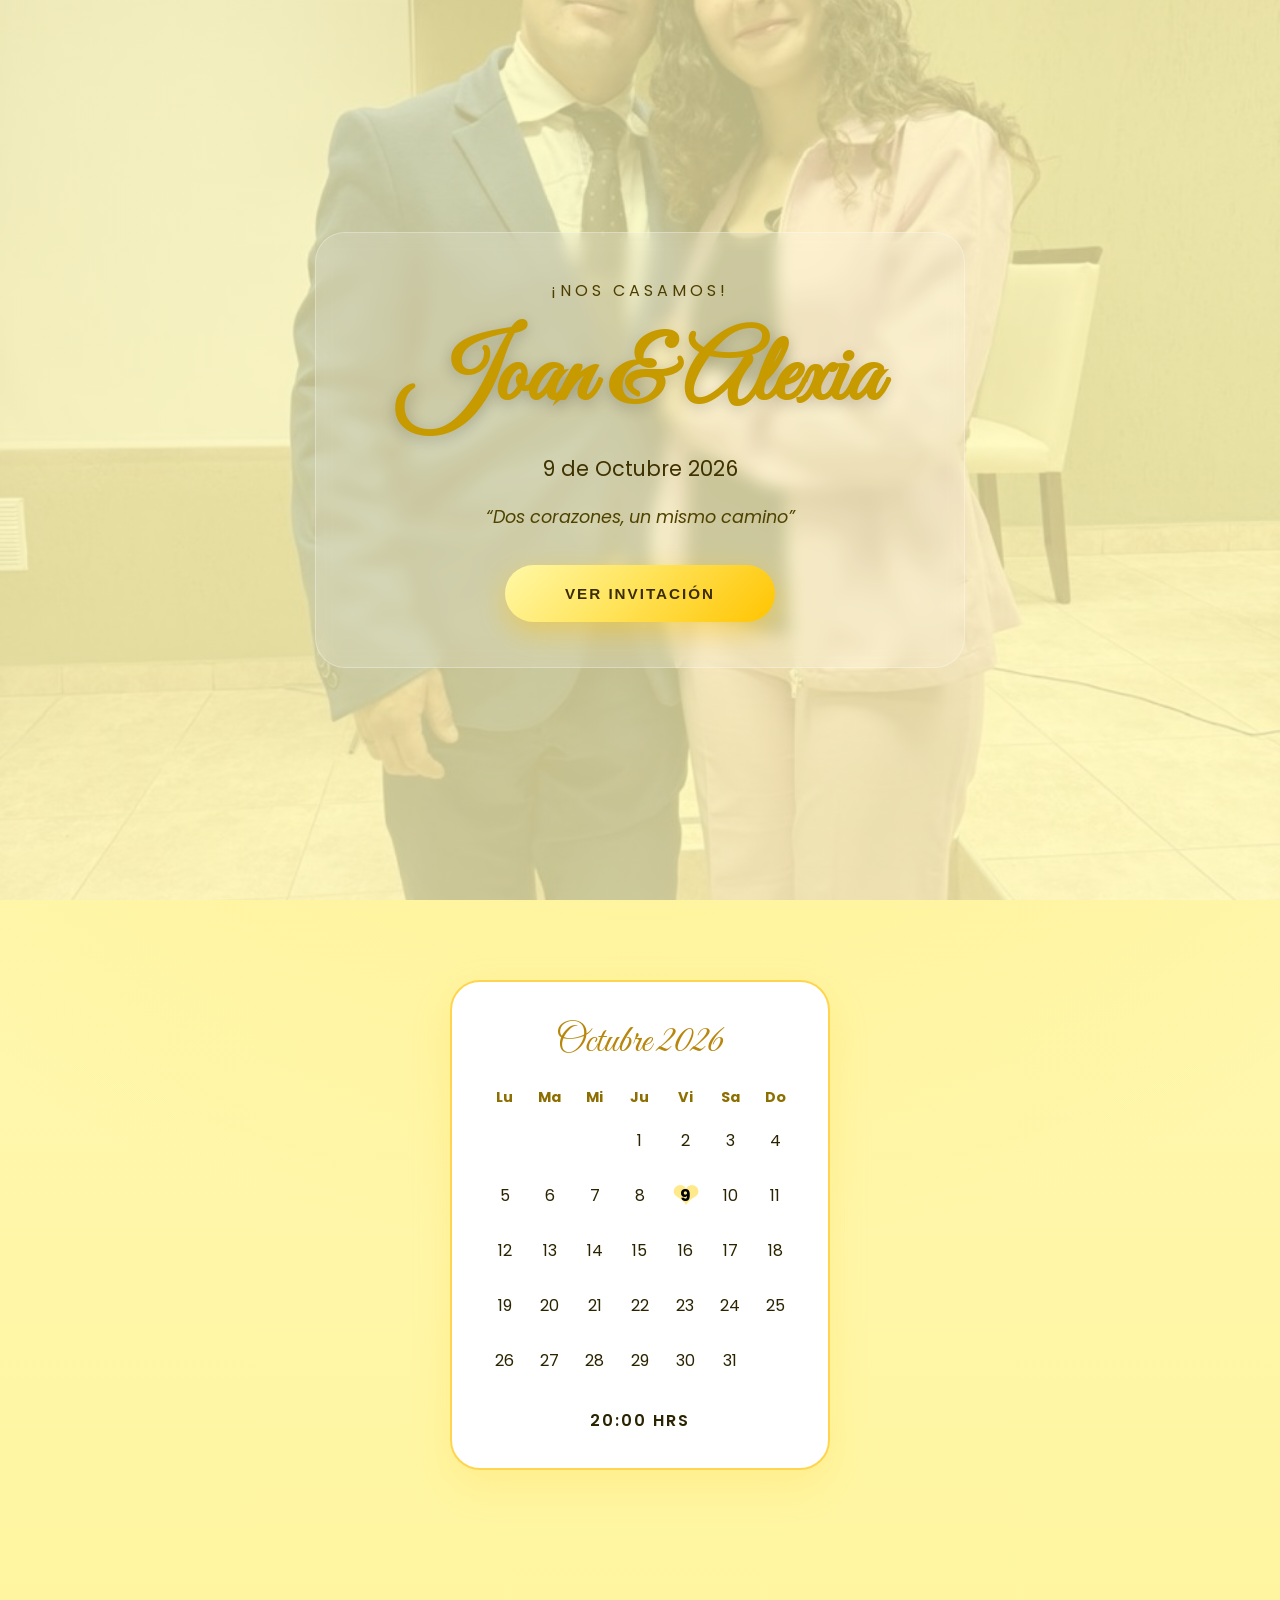
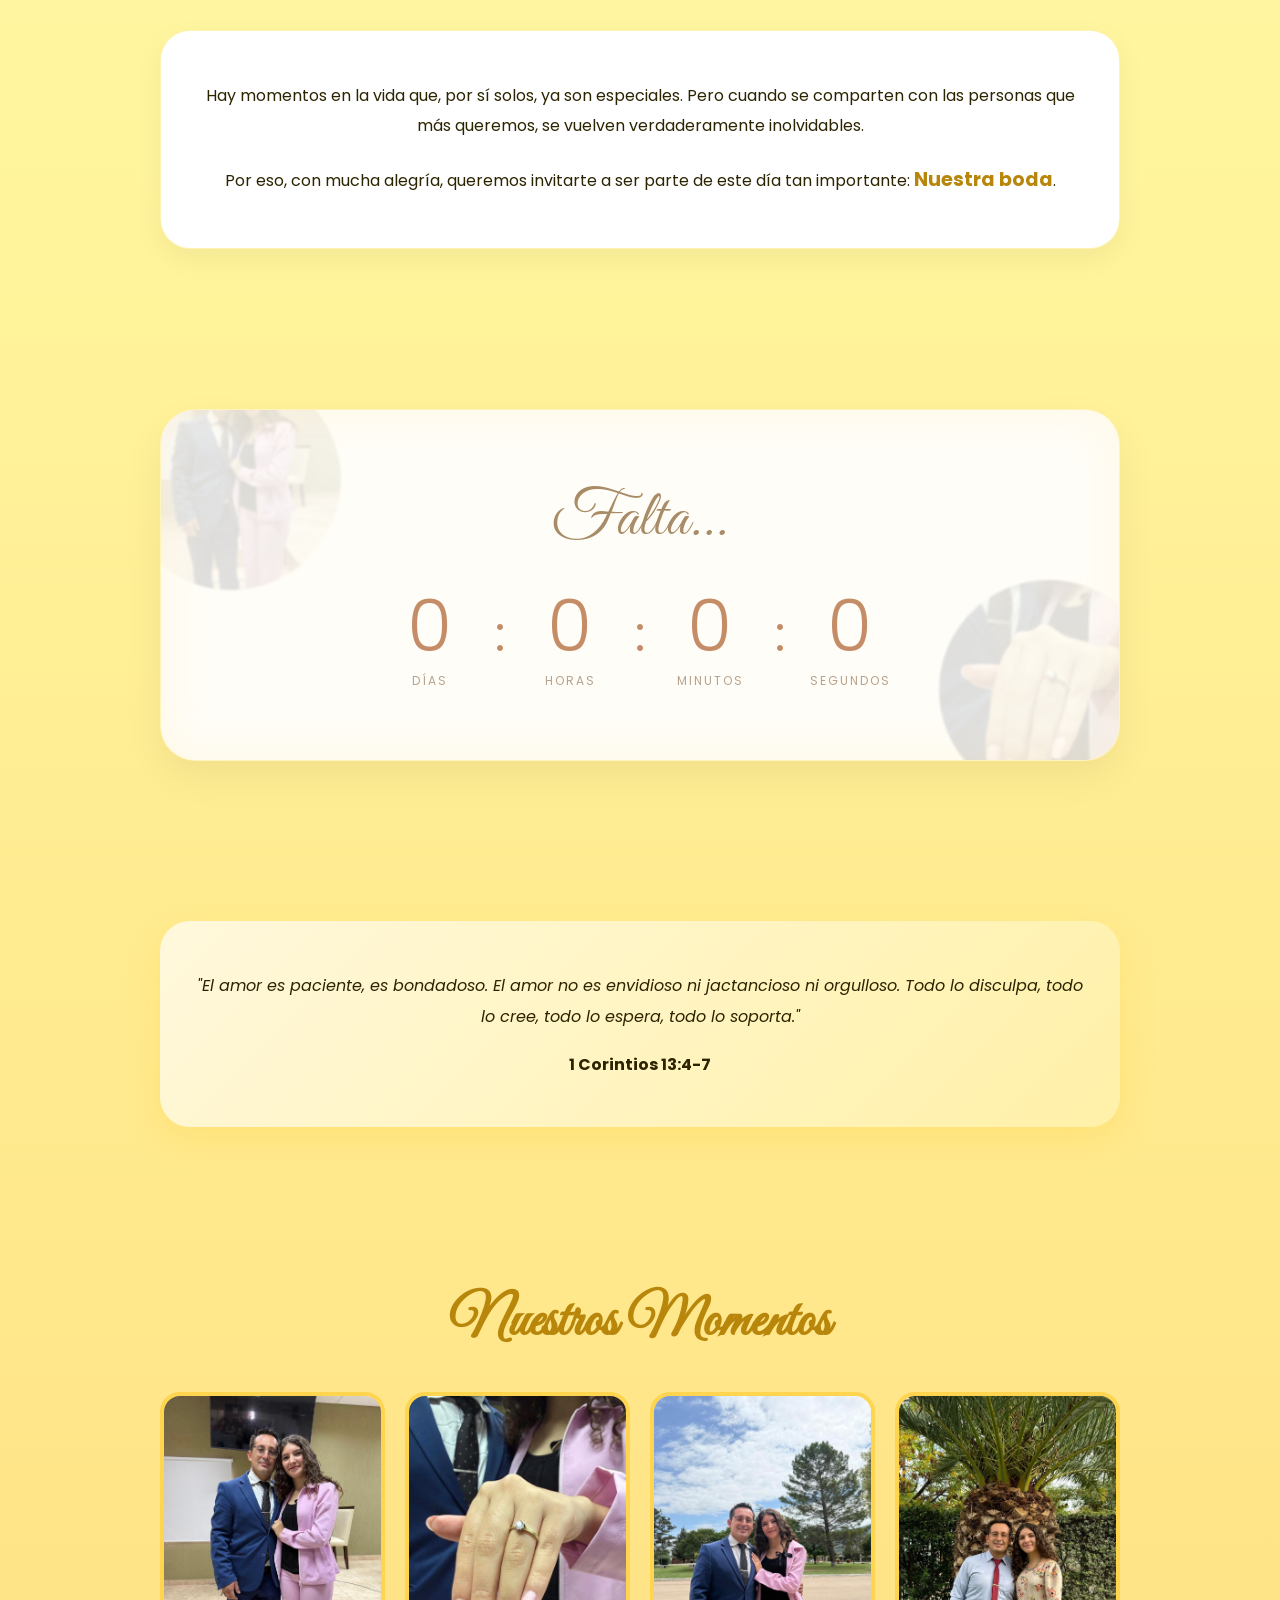
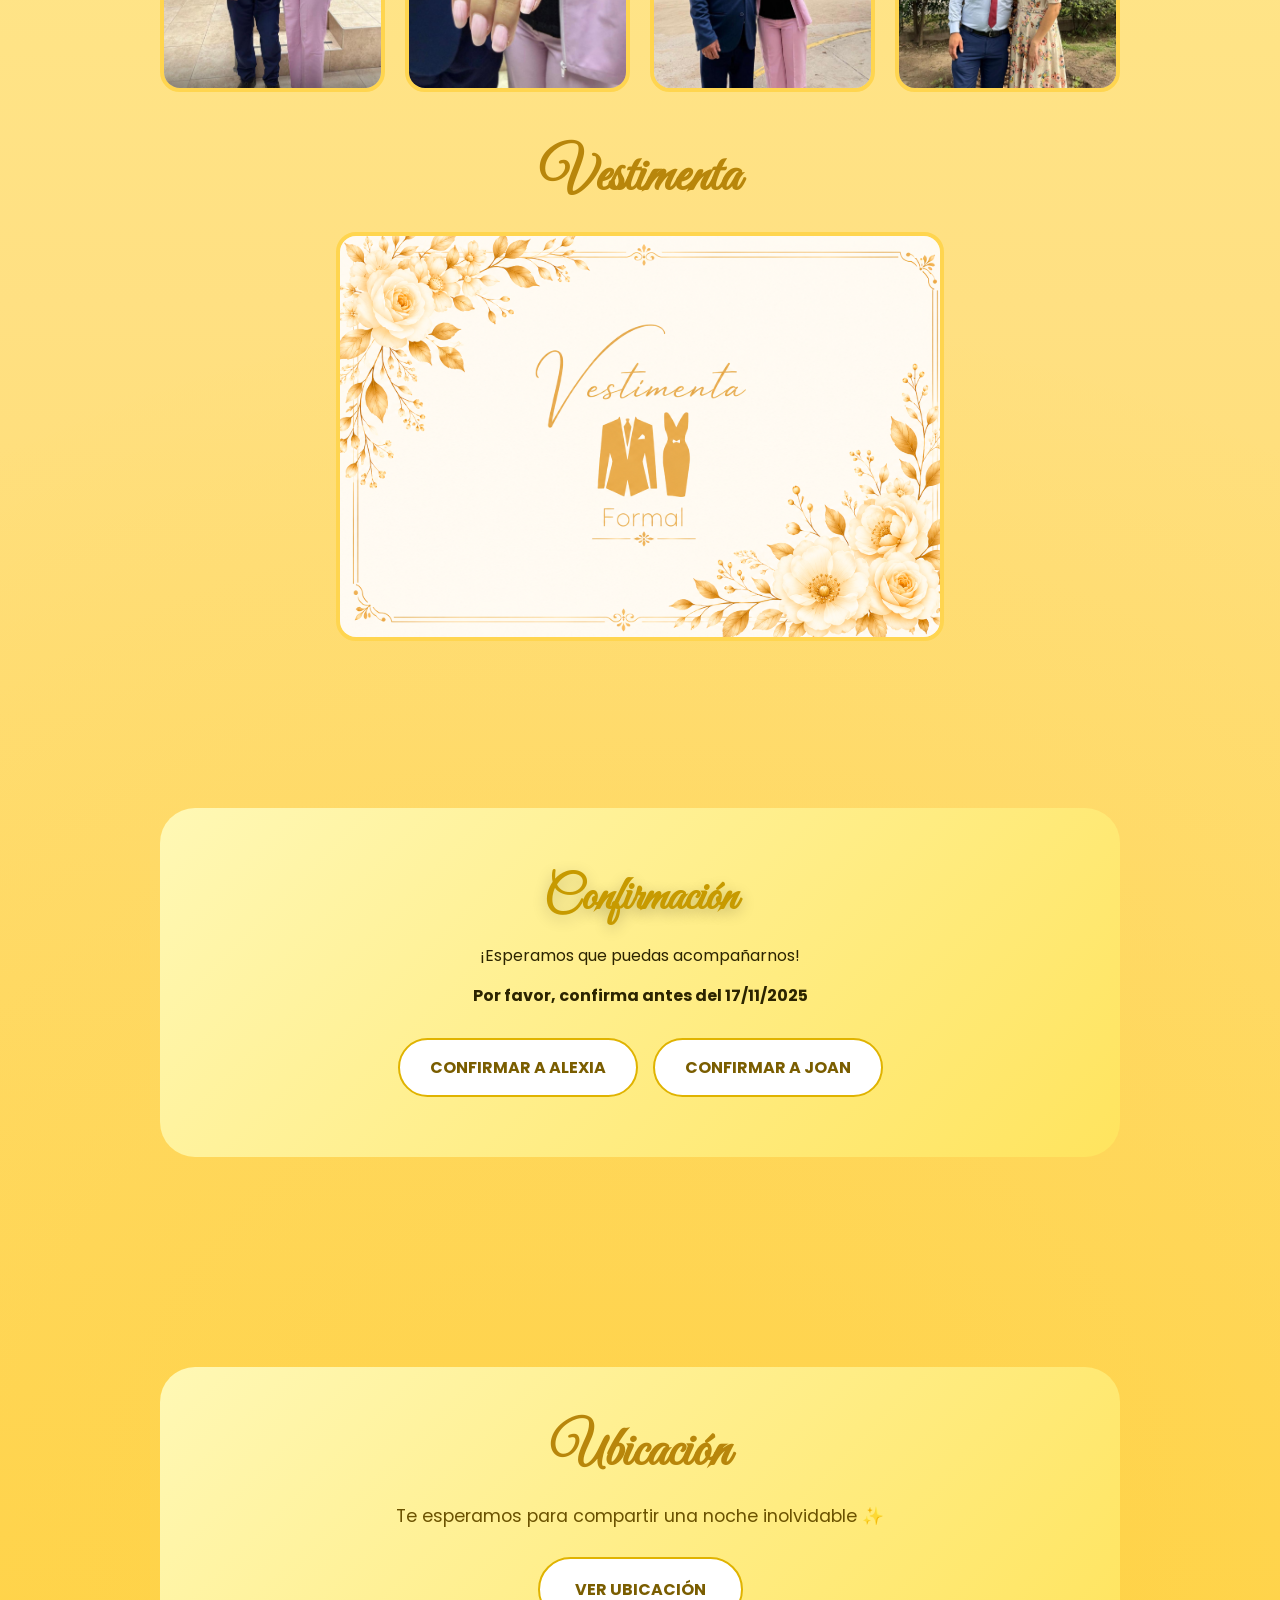
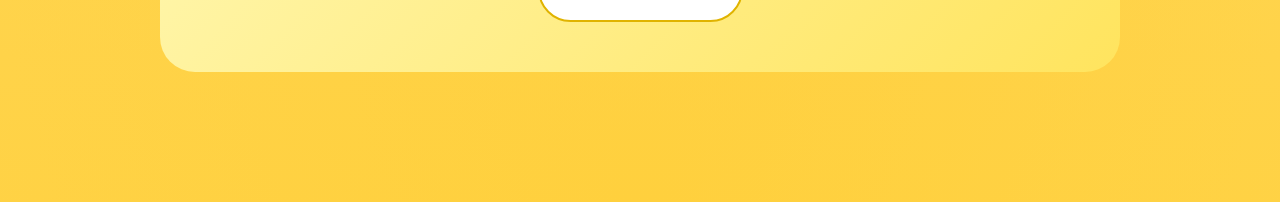
==== commit e0c34f4c: "actualizamos cosas" ====
--- a/index.html
+++ b/index.html
@@ -775,6 +775,11 @@
 
         </div>
 
+        <div style="margin-top: 50px;">
+            <h2 style="margin-bottom: 20px;">Vestimenta</h2>
+            <img src="VestimentaFormal.png" onclick="zoom(this)" style="max-width: 100%; height: auto; border-radius: 20px; border: 4px solid #ffd54f; cursor: pointer; transition: .4s;">
+        </div>
+
     </section>
 
     <!-- CONFIRMACION -->
@@ -839,6 +844,42 @@
         🎵
     </button>
 
+    <!-- UBICACION -->
+
+<section class="fade">
+
+    <div class="seccion-confirmar" style="padding:50px 25px;">
+
+        <h2 style="margin-bottom:15px;">
+            Ubicación
+        </h2>
+
+        <p style="
+            font-size:1.1rem;
+            margin-bottom:25px;
+            color:#6b5200;
+            line-height:1.7;
+        ">
+            Te esperamos para compartir una noche inolvidable ✨
+        </p>    
+
+        <a href="https://maps.app.goo.gl/QYyCSbzAKUPWX82fA?g_st=ic"
+           target="_blank"
+           class="btn-wsp"
+           style="
+                display:inline-block;
+                font-size:1rem;
+                padding:18px 35px;
+           ">
+
+           VER UBICACIÓN
+
+        </a>
+
+    </div>
+
+</section>
+
     <script>
 
         const fechaEvento = new Date("Oct 9, 2026 20:00:00").getTime();
@@ -921,5 +962,7 @@
 
     </script>
 
+    
+
 </body>
 </html>
